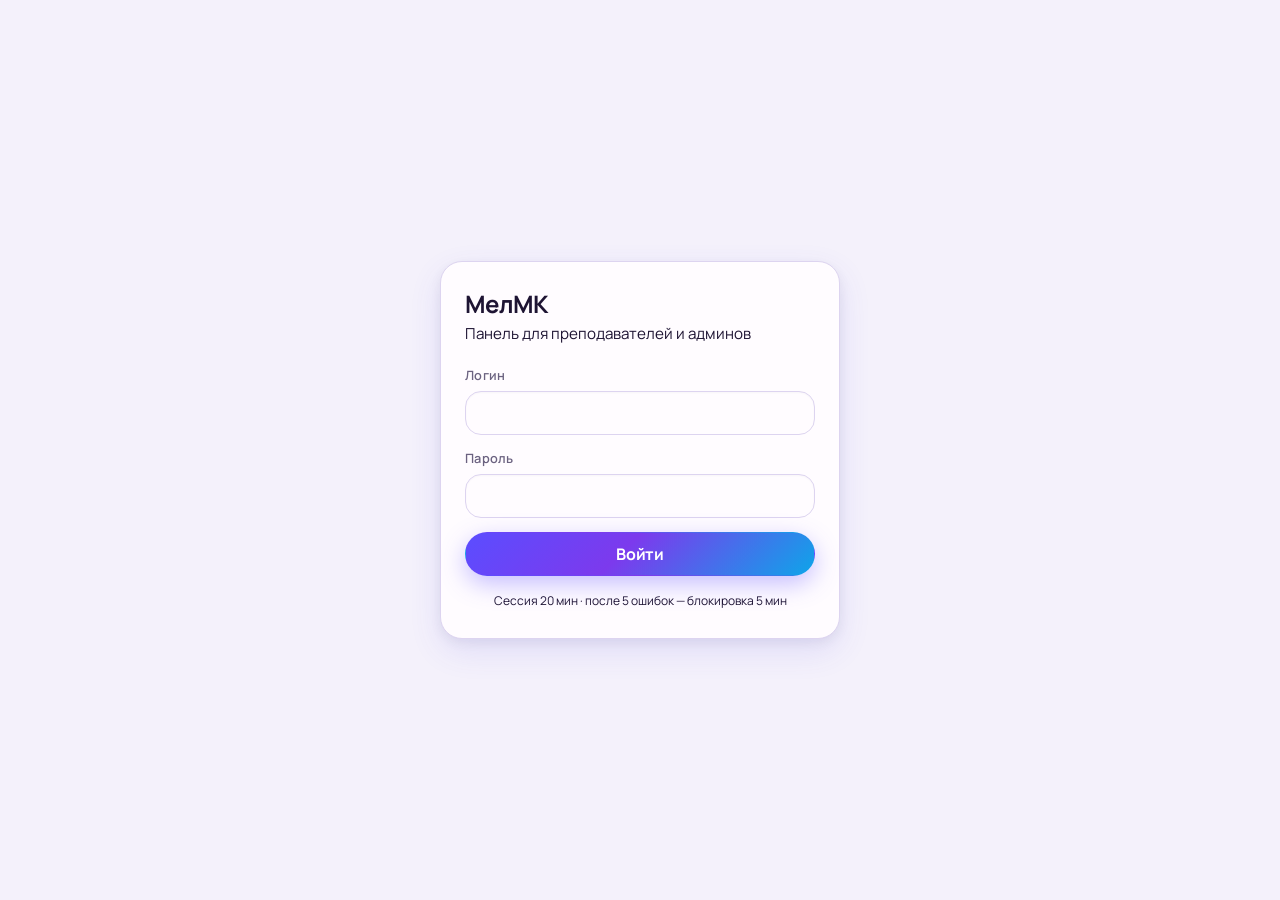
==== frontend/admin/index.html @ a088d48a "fix(admin): поле пары — поиск + нормальный чекбокс отмены Чекбокс больше не выглядит как пустой inpu" ====
<!DOCTYPE html>
<html lang="ru" data-theme="teal" data-mode="light">
<head>
  <meta charset="UTF-8" />
  <script>
  (function () {
    try {
      var mode = localStorage.getItem('mk_mode') || 'system';
      var theme = localStorage.getItem('mk_theme') || 'teal';
      var dark = mode === 'dark' ||
        (mode === 'system' && window.matchMedia('(prefers-color-scheme: dark)').matches);
      var r = document.documentElement;
      r.setAttribute('data-mode', dark ? 'dark' : 'light');
      r.setAttribute('data-theme', theme);
      r.style.colorScheme = dark ? 'dark' : 'light';
    } catch (e) {}
  })();
  </script>
  <meta name="viewport" content="width=device-width, initial-scale=1, viewport-fit=cover" />
  <meta name="robots" content="noindex, nofollow" />
  <meta name="theme-color" content="#0d9488" />
  <meta name="color-scheme" content="light dark" />
  <meta name="description" content="Панель администратора МелМК" />
  <link rel="icon" href="../icons/icon.svg" type="image/svg+xml" />
  <link rel="stylesheet" href="../css/variables.css?v=12" />
  <link rel="stylesheet" href="../css/themes.css?v=12" />
  <link rel="stylesheet" href="../css/base.css?v=12" />
  <link rel="stylesheet" href="../css/layout.css?v=12" />
  <link rel="stylesheet" href="../css/week-badge-mode.css?v=12" />
  <link rel="stylesheet" href="admin.css?v=12" />
  <title>МелМК — Админ</title>
</head>
<body class="adm-body adm-state-login">
  <div id="login-screen" class="adm-login">
    <div class="adm-login__card">
      <h1 class="adm-login__title">МелМК</h1>
      <p class="adm-login__sub">Панель для преподавателей и админов</p>
      <form id="login-form" class="adm-form" autocomplete="on">
        <div class="field">
          <label for="login-user">Логин</label>
          <input id="login-user" name="username" type="text" autocomplete="username" required style="font-size:16px" />
        </div>
        <div class="field">
          <label for="login-pass">Пароль</label>
          <input id="login-pass" name="password" type="password" autocomplete="current-password" required style="font-size:16px" />
        </div>
        <p id="login-error" class="adm-login__error" role="alert" hidden></p>
        <button type="submit" class="btn btn--primary btn--block" id="login-submit">Войти</button>
      </form>
      <p class="adm-login__hint">Сессия 20 мин · после 5 ошибок — блокировка 5 мин</p>
    </div>
  </div>

  <div id="admin-app" class="adm-shell" hidden>
    <aside class="adm-sidebar no-print" aria-label="Меню администратора">
      <div class="adm-sidebar__brand">
        <span class="adm-sidebar__name">МелМК</span>
        <span class="adm-sidebar__badge">Админ</span>
      </div>
      <nav class="adm-sidebar__nav">
        <button type="button" class="adm-nav-btn is-active" data-section="home">Главная</button>
        <button type="button" class="adm-nav-btn" data-section="schedule">Расписание</button>
        <button type="button" class="adm-nav-btn" data-section="subs">Замены</button>
        <button type="button" class="adm-nav-btn" data-section="teachers">Преподаватели</button>
        <button type="button" class="adm-nav-btn" data-section="rooms">Кабинеты</button>
        <button type="button" class="adm-nav-btn" data-section="bells">Звонки</button>
        <button type="button" class="adm-nav-btn" data-section="data">Данные</button>
        <button type="button" class="adm-nav-btn" data-section="more">Ещё</button>
      </nav>
      <button type="button" class="btn btn--outline adm-sidebar__logout" id="btn-logout-sidebar">Выйти</button>
    </aside>

    <div class="adm-main-wrap">
      <header class="adm-header no-print">
        <h1 class="adm-header__title" id="adm-page-title">Главная</h1>
        <div class="adm-header__actions">
          <button type="button" class="btn btn--icon btn--ghost" id="btn-theme" aria-label="Сменить тему" title="Тема">
            <svg width="22" height="22" viewBox="0 0 24 24" fill="none" stroke="currentColor" stroke-width="2" aria-hidden="true">
              <circle cx="12" cy="12" r="4"/><path d="M12 2v2M12 20v2M4.9 4.9l1.4 1.4M17.7 17.7l1.4 1.4M2 12h2M20 12h2M4.9 19.1l1.4-1.4M17.7 6.3l1.4-1.4"/>
            </svg>
          </button>
        </div>
      </header>
      <main class="adm-main" id="adm-content" role="main" tabindex="-1"></main>
    </div>

    <nav class="adm-bottom-nav no-print" aria-label="Навигация админки">
      <button type="button" class="adm-bottom-btn is-active" data-section="schedule">
        <span class="adm-bottom-btn__icon" aria-hidden="true">📅</span>
        <span>Пары</span>
      </button>
      <button type="button" class="adm-bottom-btn" data-section="subs">
        <span class="adm-bottom-btn__icon" aria-hidden="true">⇄</span>
        <span>Замены</span>
      </button>
      <button type="button" class="adm-bottom-btn" data-section="teachers">
        <span class="adm-bottom-btn__icon" aria-hidden="true">👤</span>
        <span>Преп.</span>
      </button>
      <button type="button" class="adm-bottom-btn" data-section="rooms">
        <span class="adm-bottom-btn__icon" aria-hidden="true">🚪</span>
        <span>Каб.</span>
      </button>
      <button type="button" class="adm-bottom-btn" data-section="more">
        <span class="adm-bottom-btn__icon" aria-hidden="true">⋯</span>
        <span>Ещё</span>
      </button>
    </nav>
  </div>

  <div id="toast-root" class="toast-root" aria-live="polite"></div>
  <script type="module" src="admin-app.js?v=12"></script>
</body>
</html>
---- frontend/css/variables.css ----
/* =========================================================
   МелМК — дизайн-токены (имена переменных сохранены)
   ========================================================= */

/* Manrope — латиница + кириллица (локально) */
@font-face {
  font-family: "Manrope";
  src: url("../fonts/manrope-cyr-400.woff2") format("woff2");
  font-weight: 400;
  font-style: normal;
  font-display: swap;
  unicode-range: U+0301, U+0400-045F, U+0490-0491, U+04B0-04B1, U+2116;
}
@font-face {
  font-family: "Manrope";
  src: url("../fonts/manrope-latin-400.woff2") format("woff2");
  font-weight: 400;
  font-style: normal;
  font-display: swap;
  unicode-range: U+0000-00FF, U+0131, U+0152-0153, U+02BB-02BC, U+02C6, U+02DA, U+02DC, U+0304, U+0308, U+0329, U+2000-206F, U+20AC, U+2122, U+2191, U+2193, U+2212, U+2215, U+FEFF, U+FFFD;
}
@font-face {
  font-family: "Manrope";
  src: url("../fonts/manrope-cyr-600.woff2") format("woff2");
  font-weight: 600;
  font-style: normal;
  font-display: swap;
  unicode-range: U+0301, U+0400-045F, U+0490-0491, U+04B0-04B1, U+2116;
}
@font-face {
  font-family: "Manrope";
  src: url("../fonts/manrope-latin-600.woff2") format("woff2");
  font-weight: 600;
  font-style: normal;
  font-display: swap;
  unicode-range: U+0000-00FF, U+0131, U+0152-0153, U+02BB-02BC, U+02C6, U+02DA, U+02DC, U+0304, U+0308, U+0329, U+2000-206F, U+20AC, U+2122, U+2191, U+2193, U+2212, U+2215, U+FEFF, U+FFFD;
}
@font-face {
  font-family: "Manrope";
  src: url("../fonts/manrope-cyr-700.woff2") format("woff2");
  font-weight: 700;
  font-style: normal;
  font-display: swap;
  unicode-range: U+0301, U+0400-045F, U+0490-0491, U+04B0-04B1, U+2116;
}
@font-face {
  font-family: "Manrope";
  src: url("../fonts/manrope-latin-700.woff2") format("woff2");
  font-weight: 700;
  font-style: normal;
  font-display: swap;
  unicode-range: U+0000-00FF, U+0131, U+0152-0153, U+02BB-02BC, U+02C6, U+02DA, U+02DC, U+0304, U+0308, U+0329, U+2000-206F, U+20AC, U+2122, U+2191, U+2193, U+2212, U+2215, U+FEFF, U+FFFD;
}
@font-face {
  font-family: "Manrope";
  src: url("../fonts/manrope-cyr-800.woff2") format("woff2");
  font-weight: 800;
  font-style: normal;
  font-display: swap;
  unicode-range: U+0301, U+0400-045F, U+0490-0491, U+04B0-04B1, U+2116;
}
@font-face {
  font-family: "Manrope";
  src: url("../fonts/manrope-latin-800.woff2") format("woff2");
  font-weight: 800;
  font-style: normal;
  font-display: swap;
  unicode-range: U+0000-00FF, U+0131, U+0152-0153, U+02BB-02BC, U+02C6, U+02DA, U+02DC, U+0304, U+0308, U+0329, U+2000-206F, U+20AC, U+2122, U+2191, U+2193, U+2212, U+2215, U+FEFF, U+FFFD;
}

@font-face {
  font-family: "Plus Jakarta Sans";
  src: url("../fonts/plus-jakarta-sans-400.woff2") format("woff2");
  font-weight: 400;
  font-style: normal;
  font-display: swap;
}
@font-face {
  font-family: "Plus Jakarta Sans";
  src: url("../fonts/plus-jakarta-sans-700.woff2") format("woff2");
  font-weight: 700;
  font-style: normal;
  font-display: swap;
}
@font-face {
  font-family: "JetBrains Mono";
  src: url("../fonts/jetbrains-mono-600.woff2") format("woff2");
  font-weight: 600;
  font-style: normal;
  font-display: swap;
}
@font-face {
  font-family: "JetBrains Mono";
  src: url("../fonts/jetbrains-mono-700.woff2") format("woff2");
  font-weight: 700;
  font-style: normal;
  font-display: swap;
}

:root {
  --font-display: "Manrope", "Plus Jakarta Sans", system-ui, -apple-system, "Segoe UI", Roboto, sans-serif;
  --font-body: "Manrope", "Plus Jakarta Sans", system-ui, -apple-system, "Segoe UI", Roboto, sans-serif;
  --font-mono: "JetBrains Mono", ui-monospace, monospace;

  --radius-sm: 12px;
  --radius-md: 16px;
  --radius-lg: 22px;
  --touch: 44px;
  --header-h: 64px;
  --nav-h: 68px;
  --page-pad: 16px;
  --safe-top: env(safe-area-inset-top, 0px);
  --safe-bottom: env(safe-area-inset-bottom, 0px);
  --safe-left: env(safe-area-inset-left, 0px);
  --safe-right: env(safe-area-inset-right, 0px);
  --z-header: 50;
  --z-nav: 60;
  --z-sheet: 100;
  --z-toast: 200;

  --space-1: 4px;
  --space-2: 8px;
  --space-3: 12px;
  --space-4: 16px;
  --space-5: 24px;
  --space-6: 32px;

  --shadow-sm: 0 2px 8px rgb(79 70 229 / 6%), 0 1px 2px rgb(15 23 42 / 4%);
  --shadow-md: 0 12px 32px rgb(79 70 229 / 12%), 0 4px 12px rgb(15 23 42 / 6%);
  --shadow-glow: 0 0 0 4px rgb(99 102 241 / 18%), 0 8px 28px rgb(14 165 233 / 20%);
  --transition: 220ms cubic-bezier(0.22, 1, 0.36, 1);

  --bg: #f4f1fb;
  --bg-elev: #fffcff;
  --bg-muted: #ebe6f7;
  --text: #1e1433;
  --text-muted: #6b6280;
  --border: #ddd4f0;
  --accent: #5b4dff;
  --accent-hover: #4739e8;
  --accent-soft: #e8e4ff;
  --accent-2: #0ea5e9;
  --accent-3: #ec4899;
  --danger: #e11d48;
  --warn: #d97706;
  --success: #059669;
  --now: #5b4dff;
  --next: #0ea5e9;
  --changed: #fff1f7;
  --type-lecture: #5b4dff;
  --type-practice: #0ea5e9;
  --type-lab: #d97706;
  --type-exam: #e11d48;
  --type-consult: #a855f7;
  --type-other: #6b6280;
  --overlay: rgb(30 20 51 / 48%);
  --focus: #5b4dff;
  --glass: rgb(255 252 255 / 72%);
  --glass-border: rgb(255 255 255 / 55%);
  --hero-grad: linear-gradient(135deg, #5b4dff 0%, #7c3aed 45%, #0ea5e9 100%);
  --surface-grad: linear-gradient(180deg, #fffcff 0%, #f7f4ff 100%);
  --theme-color: #5b4dff;
}

/* Режим светлый/тёмный — атрибут data-mode (шаг 3). data-theme = палитра. */
[data-mode="dark"] {
  --bg: #0b1020;
  --bg-elev: #151b2e;
  --bg-muted: #1e2640;
  --text: #eef1ff;
  --text-muted: #9aa3c7;
  --border: #2a3352;
  --accent: #8b7cff;
  --accent-hover: #a59bff;
  --accent-soft: #23204a;
  --accent-2: #38bdf8;
  --accent-3: #f472b6;
  --danger: #fb7185;
  --warn: #fbbf24;
  --success: #34d399;
  --now: #8b7cff;
  --next: #38bdf8;
  --changed: #3a1f33;
  --type-lecture: #a5b4fc;
  --type-practice: #38bdf8;
  --type-lab: #fbbf24;
  --type-exam: #fb7185;
  --type-consult: #d8b4fe;
  --type-other: #9aa3c7;
  --overlay: rgb(4 8 20 / 62%);
  --focus: #8b7cff;
  --glass: rgb(21 27 46 / 72%);
  --glass-border: rgb(255 255 255 / 8%);
  --hero-grad: linear-gradient(135deg, #4338ca 0%, #6d28d9 50%, #0284c7 100%);
  --surface-grad: linear-gradient(180deg, #151b2e 0%, #111827 100%);
  --theme-color: #4338ca;
  --shadow-sm: 0 2px 10px rgb(0 0 0 / 35%);
  --shadow-md: 0 16px 40px rgb(0 0 0 / 45%);
  --shadow-glow: 0 0 0 4px rgb(139 124 255 / 22%), 0 10px 32px rgb(56 189 248 / 18%);
}
---- frontend/css/themes.css ----
/* Палитры оформления: data-theme + data-mode. Префикс --mk-theme-* (бейдж недели не затрагивается). */

:root,
[data-theme="teal"] {
  --mk-theme-accent: #0d9488;
  --mk-theme-accent-2: #0891b2;
  --mk-theme-on-accent: #ffffff;
  --mk-theme-surface: #f0fdfa;
  --mk-theme-border: #99f6e4;
}

[data-theme="violet"] {
  --mk-theme-accent: #7c3aed;
  --mk-theme-accent-2: #4f46e5;
  --mk-theme-on-accent: #ffffff;
  --mk-theme-surface: #f5f3ff;
  --mk-theme-border: #ddd6fe;
}

[data-theme="blue"] {
  --mk-theme-accent: #2563eb;
  --mk-theme-accent-2: #0ea5e9;
  --mk-theme-on-accent: #ffffff;
  --mk-theme-surface: #eff6ff;
  --mk-theme-border: #bfdbfe;
}

[data-theme="emerald"] {
  --mk-theme-accent: #059669;
  --mk-theme-accent-2: #10b981;
  --mk-theme-on-accent: #ffffff;
  --mk-theme-surface: #ecfdf5;
  --mk-theme-border: #a7f3d0;
}

[data-theme="rose"] {
  --mk-theme-accent: #e11d48;
  --mk-theme-accent-2: #db2777;
  --mk-theme-on-accent: #ffffff;
  --mk-theme-surface: #fff1f2;
  --mk-theme-border: #fecdd3;
}

[data-theme="graphite"] {
  --mk-theme-accent: #475569;
  --mk-theme-accent-2: #64748b;
  --mk-theme-on-accent: #ffffff;
  --mk-theme-surface: #f8fafc;
  --mk-theme-border: #cbd5e1;
}

/* Привязка к существующим токенам UI */
html {
  --accent: var(--mk-theme-accent);
  --accent-hover: color-mix(in srgb, var(--mk-theme-accent) 85%, #000);
  --accent-soft: color-mix(in srgb, var(--mk-theme-accent) 14%, var(--bg));
  --accent-2: var(--mk-theme-accent-2);
  --focus: var(--mk-theme-accent);
  --now: var(--mk-theme-accent);
  --next: var(--mk-theme-accent-2);
  --hero-grad: linear-gradient(135deg, var(--mk-theme-accent) 0%, var(--mk-theme-accent-2) 100%);
  --theme-color: var(--mk-theme-accent);
}

[data-mode="dark"][data-theme="teal"] {
  --mk-theme-accent: #2dd4bf;
  --mk-theme-accent-2: #22d3ee;
  --mk-theme-surface: #042f2e;
  --mk-theme-border: #115e59;
}

[data-mode="dark"][data-theme="violet"] {
  --mk-theme-accent: #a78bfa;
  --mk-theme-accent-2: #818cf8;
  --mk-theme-surface: #1e1b4b;
  --mk-theme-border: #4c1d95;
}

[data-mode="dark"][data-theme="blue"] {
  --mk-theme-accent: #60a5fa;
  --mk-theme-accent-2: #38bdf8;
  --mk-theme-surface: #0c1929;
  --mk-theme-border: #1e3a5f;
}

[data-mode="dark"][data-theme="emerald"] {
  --mk-theme-accent: #34d399;
  --mk-theme-accent-2: #6ee7b7;
  --mk-theme-surface: #052e1c;
  --mk-theme-border: #065f46;
}

[data-mode="dark"][data-theme="rose"] {
  --mk-theme-accent: #fb7185;
  --mk-theme-accent-2: #f472b6;
  --mk-theme-surface: #3f0a16;
  --mk-theme-border: #9f1239;
}

[data-mode="dark"][data-theme="graphite"] {
  --mk-theme-accent: #94a3b8;
  --mk-theme-accent-2: #cbd5e1;
  --mk-theme-surface: #0f172a;
  --mk-theme-border: #334155;
}

html.mk-theme-ready,
html.mk-theme-ready * {
  transition: background-color 160ms ease, color 160ms ease, border-color 160ms ease, box-shadow 160ms ease;
}

@media (prefers-reduced-motion: reduce) {
  html.mk-theme-ready,
  html.mk-theme-ready * {
    transition: none !important;
  }
}
---- frontend/css/base.css ----
/* МелМК — base: типографика, кнопки, формы, тосты */
*,
*::before,
*::after {
  box-sizing: border-box;
}

html {
  -webkit-text-size-adjust: 100%;
  text-size-adjust: 100%;
  overflow-x: clip;
  scroll-padding-top: calc(var(--header-h) + var(--safe-top) + 8px);
}

body {
  margin: 0;
  min-height: 100dvh;
  font-family: var(--font-body);
  font-size: clamp(15px, 2.6vw, 16px);
  line-height: 1.5;
  color: var(--text);
  background:
    radial-gradient(900px 520px at 8% -8%, color-mix(in srgb, var(--accent) 18%, transparent), transparent 55%),
    radial-gradient(700px 420px at 100% 0%, color-mix(in srgb, var(--accent-2) 16%, transparent), transparent 50%),
    radial-gradient(600px 380px at 70% 100%, color-mix(in srgb, var(--accent-3) 10%, transparent), transparent 45%),
    var(--bg);
  overflow-x: hidden;
  -webkit-font-smoothing: antialiased;
}

img, svg, video {
  display: block;
  max-width: 100%;
  height: auto;
}

.mm-text,
.now-widget__title,
.lesson-card__title,
.brand__sub {
  min-width: 0;
  overflow-wrap: break-word;
  hyphens: auto;
}

button, input, select, textarea {
  font: inherit;
  color: inherit;
}

button {
  cursor: pointer;
  border: none;
  background: none;
  padding: 0;
  position: relative;
  overflow: hidden;
}

a {
  color: var(--accent);
}

:focus-visible {
  outline: 2px solid var(--focus);
  outline-offset: 3px;
  border-radius: 10px;
}

.sr-only {
  position: absolute;
  width: 1px;
  height: 1px;
  padding: 0;
  margin: -1px;
  overflow: hidden;
  clip: rect(0, 0, 0, 0);
  border: 0;
}

h1, h2, h3 {
  font-family: var(--font-display);
  font-weight: 800;
  line-height: 1.2;
  margin: 0;
  letter-spacing: -0.03em;
  text-wrap: balance;
}

p {
  margin: 0;
}

/* Кнопки ≥44px */
.btn {
  display: inline-flex;
  align-items: center;
  justify-content: center;
  gap: var(--space-2);
  min-height: var(--touch);
  min-width: var(--touch);
  padding: 0 var(--space-4);
  border-radius: 999px;
  font-weight: 700;
  letter-spacing: -0.01em;
  transition:
    background var(--transition),
    color var(--transition),
    transform 140ms ease,
    box-shadow var(--transition),
    border-color var(--transition);
  -webkit-tap-highlight-color: transparent;
  box-shadow: var(--shadow-sm);
}

.btn:hover {
  transform: translateY(-1px);
}

.btn:active {
  transform: translateY(0) scale(0.98);
}

.btn:disabled {
  opacity: 0.5;
  pointer-events: none;
  transform: none;
}

.btn--primary {
  background: var(--hero-grad);
  color: #fff;
  border: 1px solid transparent;
  box-shadow: 0 8px 24px color-mix(in srgb, var(--accent) 35%, transparent);
}

.btn--primary:hover {
  background: var(--accent-hover);
  filter: brightness(1.05);
}

.btn--ghost {
  background: color-mix(in srgb, var(--bg-muted) 80%, transparent);
  color: var(--text);
  border: 1px solid var(--border);
  box-shadow: none;
}

.btn--ghost:hover {
  background: var(--accent-soft);
  border-color: color-mix(in srgb, var(--accent) 30%, var(--border));
}

.btn--outline {
  border: 1.5px solid var(--border);
  background: var(--bg-elev);
  box-shadow: none;
}

.btn--outline:hover {
  border-color: var(--accent);
  color: var(--accent);
}

.btn--icon {
  width: var(--touch);
  padding: 0;
  border-radius: 16px;
}

.btn--danger {
  background: var(--danger);
  color: #fff;
}

.btn--block {
  width: 100%;
}

input:not([type="checkbox"]):not([type="radio"]):not([type="file"]):not([type="hidden"]):not([type="range"]),
select,
textarea {
  min-height: var(--touch);
  padding: 0 var(--space-4);
  border: 1.5px solid var(--border);
  border-radius: var(--radius-md);
  background: var(--bg-elev);
  color: var(--text);
  font-size: 16px;
  width: 100%;
  box-shadow: inset 0 1px 2px rgb(15 23 42 / 3%);
  transition: border-color var(--transition), box-shadow var(--transition);
  appearance: none;
  -webkit-appearance: none;
}

input[type="checkbox"],
input[type="radio"] {
  width: 20px;
  height: 20px;
  min-width: 20px;
  min-height: 20px;
  margin: 0;
  padding: 0;
  flex-shrink: 0;
  accent-color: var(--accent);
  cursor: pointer;
  appearance: auto;
  -webkit-appearance: auto;
}

select {
  background-image: url("data:image/svg+xml,%3Csvg xmlns='http://www.w3.org/2000/svg' width='16' height='16' viewBox='0 0 24 24' fill='none' stroke='%236b6280' stroke-width='2'%3E%3Cpolyline points='6 9 12 15 18 9'/%3E%3C/svg%3E");
  background-repeat: no-repeat;
  background-position: right 14px center;
  padding-right: 40px;
  color: var(--text);
}

input:not([type="checkbox"]):not([type="radio"]):focus,
select:focus,
textarea:focus {
  outline: none;
  border-color: var(--accent);
  box-shadow: 0 0 0 4px color-mix(in srgb, var(--accent) 18%, transparent);
}

textarea {
  padding: var(--space-3) var(--space-4);
  min-height: 100px;
  resize: vertical;
}

label {
  display: block;
  font-size: 0.8125rem;
  font-weight: 700;
  color: var(--text-muted);
  margin-bottom: var(--space-2);
  letter-spacing: 0.02em;
}

.field {
  margin-bottom: var(--space-4);
}

/* Toast */
.toast-root {
  position: fixed;
  z-index: 1000;
  left: 50%;
  bottom: calc(var(--nav-h) + var(--safe-bottom) + 16px);
  transform: translateX(-50%);
  display: flex;
  flex-direction: column;
  gap: var(--space-2);
  width: min(92vw, 380px);
  pointer-events: none;
}

.toast {
  background: var(--glass);
  backdrop-filter: blur(16px);
  -webkit-backdrop-filter: blur(16px);
  border: 1px solid var(--glass-border);
  border-radius: var(--radius-md);
  padding: var(--space-3) var(--space-4);
  box-shadow: var(--shadow-md);
  opacity: 0;
  transform: translateY(10px) scale(0.98);
  transition: opacity 220ms ease, transform 220ms ease;
  font-size: 0.9375rem;
  font-weight: 600;
}

.toast--show {
  opacity: 1;
  transform: translateY(0) scale(1);
}

.toast--success { border-left: 4px solid var(--success); }
.toast--error { border-left: 4px solid var(--danger); }
.toast--warn { border-left: 4px solid var(--warn); }
.toast--info { border-left: 4px solid var(--accent); }

@media print {
  .app-header,
  .bottom-nav,
  .no-print,
  .toast-root,
  .install-banner,
  .update-banner,
  .mm-blobs,
  .mm-nav-pill {
    display: none !important;
  }
  body {
    background: #fff;
    color: #000;
  }
  .main {
    padding: 0 !important;
    margin: 0 !important;
  }
}

@media (prefers-reduced-motion: reduce) {
  html { scroll-behavior: auto; }
}
---- frontend/css/layout.css ----
/* МелМК — layout: шапка, hero, навбар, тулбар */
.app {
  display: flex;
  flex-direction: column;
  min-height: 100dvh;
  width: 100%;
  max-width: 1120px;
  margin-inline: auto;
  padding-inline: var(--page-pad);
  position: relative;
}

.app-header {
  position: sticky;
  top: 0;
  z-index: var(--z-header);
  display: flex;
  align-items: center;
  gap: 8px;
  min-height: var(--header-h);
  margin-inline: calc(-1 * var(--page-pad));
  padding: calc(var(--safe-top) + 10px) calc(var(--page-pad) + var(--safe-right)) 10px calc(var(--page-pad) + var(--safe-left));
  background: color-mix(in srgb, var(--bg) 92%, transparent);
  backdrop-filter: blur(16px) saturate(1.2);
  -webkit-backdrop-filter: blur(16px) saturate(1.2);
  border-bottom: 1px solid var(--border);
  box-shadow: 0 8px 28px rgb(79 70 229 / 6%);
}

/* fallback без backdrop-filter */
@supports not ((backdrop-filter: blur(1px)) or (-webkit-backdrop-filter: blur(1px))) {
  .app-header,
  .bottom-nav,
  .modal,
  .toast {
    background: var(--bg-elev);
  }
}

.brand {
  display: flex;
  flex-direction: column;
  gap: 2px;
  flex: 1;
  min-width: 0;
  position: relative;
  z-index: 1;
}

.brand__name {
  font-size: clamp(1.15rem, 4vw, 1.35rem);
  font-weight: 800;
  letter-spacing: -0.04em;
  background: var(--hero-grad);
  -webkit-background-clip: text;
  background-clip: text;
  color: transparent;
}

.brand__sub {
  font-size: 0.75rem;
  font-weight: 600;
  color: var(--text-muted);
  white-space: nowrap;
  overflow: hidden;
  text-overflow: ellipsis;
}

.header-actions {
  display: flex;
  gap: 8px;
  flex: none;
  flex-shrink: 0;
  position: relative;
  z-index: 1;
}

.header-actions .btn--icon {
  width: 44px;
  height: 44px;
  min-width: 44px;
  min-height: 44px;
  flex: none;
}

@media (max-width: 360px) {
  .header-actions .btn--icon {
    width: 40px;
    height: 40px;
    min-width: 40px;
    min-height: 40px;
  }
}

.main {
  flex: 1;
  padding: var(--space-3) 0;
  padding-bottom: calc(var(--nav-h) + var(--safe-bottom) + 28px);
  overflow-anchor: none;
}

/* Нижняя навигация — glass + safe-area */
.bottom-nav {
  position: fixed;
  left: max(12px, var(--safe-left));
  right: max(12px, var(--safe-right));
  bottom: calc(8px + var(--safe-bottom));
  z-index: var(--z-nav);
  display: grid;
  grid-template-columns: repeat(3, 1fr);
  gap: 0;
  width: auto;
  max-width: 520px;
  margin-inline: auto;
  min-height: var(--nav-h);
  height: var(--nav-h);
  padding: 6px;
  background: color-mix(in srgb, var(--bg-elev) 92%, transparent);
  backdrop-filter: blur(16px) saturate(1.25);
  -webkit-backdrop-filter: blur(16px) saturate(1.25);
  border: 1px solid var(--border);
  border-radius: 28px;
  box-shadow: var(--shadow-md);
}

.nav-item {
  display: flex;
  flex-direction: column;
  align-items: center;
  justify-content: center;
  gap: 3px;
  min-height: calc(var(--nav-h) - 12px);
  font-size: 0.625rem;
  font-weight: 700;
  color: var(--text-muted);
  transition: color var(--transition), transform 140ms ease;
  border-radius: 20px;
  position: relative;
  z-index: 1;
}

.nav-item svg {
  width: 22px;
  height: 22px;
  transition: transform var(--transition);
}

.nav-item[aria-current="page"],
.nav-item.is-active {
  color: var(--accent);
}

.nav-item[aria-current="page"] svg,
.nav-item.is-active svg {
  transform: translateY(-1px) scale(1.06);
}

.nav-item:active {
  transform: scale(0.96);
}

.nav-item:hover {
  color: var(--text);
}

/* Баннеры */
.update-banner,
.install-banner,
.demo-banner {
  display: flex;
  align-items: center;
  gap: var(--space-3);
  flex-wrap: wrap;
  padding: var(--space-3) var(--space-4);
  margin-bottom: var(--space-3);
  border-radius: var(--radius-lg);
  background: linear-gradient(135deg, var(--accent-soft), color-mix(in srgb, var(--accent-2) 12%, var(--bg-elev)));
  border: 1px solid color-mix(in srgb, var(--accent) 25%, var(--border));
  box-shadow: var(--shadow-sm);
}

.update-banner {
  background: linear-gradient(135deg, var(--changed), color-mix(in srgb, var(--accent-3) 12%, var(--bg-elev)));
}

.banner__text {
  flex: 1;
  min-width: 140px;
  font-size: 0.9375rem;
  font-weight: 600;
}

/* Старый тулбар с выбором недели — скрыт (логика удалена) */
.toolbar {
  display: none !important;
}

.toolbar .select-group {
  flex: 1;
  min-width: 120px;
}

.day-switcher {
  display: flex;
  gap: var(--space-2);
  overflow-x: auto;
  overflow-y: hidden;
  -webkit-overflow-scrolling: touch;
  scrollbar-width: none;
  margin-bottom: var(--space-3);
  padding: 4px 2px 8px;
  overscroll-behavior-x: contain;
}

.day-switcher::-webkit-scrollbar {
  display: none;
}

.day-chip {
  flex: 0 0 auto;
  min-height: var(--touch);
  min-width: 52px;
  padding: 0 var(--space-4);
  border-radius: 999px;
  background: var(--bg-elev);
  border: 1.5px solid var(--border);
  font-weight: 700;
  font-size: 0.875rem;
  transition: transform 140ms ease, background var(--transition), color var(--transition), box-shadow var(--transition);
  box-shadow: var(--shadow-sm);
}

.day-chip:active {
  transform: scale(0.96);
}

.day-chip.is-active {
  background: var(--accent-soft);
  border-color: var(--accent);
  color: var(--accent);
  box-shadow: none;
  transform: none;
}

.day-chip.is-today:not(.is-active) {
  border-color: var(--accent);
  color: var(--accent);
  background: var(--accent-soft);
}

.view-toggle {
  display: inline-flex;
  background: var(--bg-muted);
  border-radius: 999px;
  padding: 4px;
  border: 1px solid var(--border);
}

.view-toggle__btn {
  min-height: calc(var(--touch) - 8px);
  padding: 0 var(--space-4);
  border-radius: 999px;
  font-weight: 700;
  font-size: 0.8125rem;
  color: var(--text-muted);
  transition: background var(--transition), color var(--transition), box-shadow var(--transition);
}

.view-toggle__btn.is-active {
  background: var(--bg-elev);
  color: var(--text);
  box-shadow: var(--shadow-sm);
}

@media (min-width: 768px) {
  .app-header {
    padding-inline: var(--space-5);
    margin: 12px 0 0;
    border-radius: var(--radius-lg);
    border: 1px solid var(--border);
  }
  .main {
    padding: var(--space-5) 0;
    padding-bottom: var(--space-6);
  }
}

@media (min-width: 1024px) {
  .bottom-nav {
    display: none;
  }
  .main {
    padding-bottom: var(--space-6);
  }
  .app-header .brand__sub::after {
    /* место под десктоп-навигацию через JS-класс */
  }
}

@media (min-width: 768px) and (max-width: 1023px) {
  .bottom-nav {
    max-width: 560px;
    left: 50%;
    right: auto;
    width: min(560px, calc(100% - 32px));
    transform: translateX(-50%);
    bottom: calc(14px + var(--safe-bottom));
  }
}

@media (max-width: 360px) {
  .nav-item span {
    font-size: 0.55rem;
  }
  .brand__name {
    font-size: 1.05rem;
  }
}

/* PWA standalone */
@media (display-mode: standalone) {
  .bottom-nav {
    bottom: calc(8px + var(--safe-bottom));
  }
}

@media (orientation: landscape) and (max-height: 500px) {
  .app-header {
    min-height: 48px;
    padding-block: 6px;
  }
  .bottom-nav {
    min-height: 56px;
    border-radius: 20px;
  }
  .nav-item {
    min-height: 48px;
    font-size: 0.55rem;
  }
}
---- frontend/css/week-badge-mode.css ----
/* Совместимость бейджа недели с data-mode (замороженный блок в melmk-ui.css не меняем).
   Старые селекторы [data-theme="dark"] .week-badge остаются как есть. */

[data-mode="dark"] .week-badge--green {
  background: #1a3a28;
  color: #6dcf8a;
}

[data-mode="dark"] .week-badge--red {
  background: #3a2020;
  color: #e8746a;
}
---- frontend/admin/admin.css ----
/**
 * Стили панели администратора МелМК (деловой UI, мобильные карточки, мастер)
 */

/* Токены админки = реальные переменные темы (не белый текст на белых карточках) */
.adm-body {
  --adm-bg: var(--bg);
  --adm-surface: var(--bg-elev);
  --adm-surface-2: var(--bg-muted);
  --adm-text: var(--text);
  --adm-muted: var(--text-muted);
  --adm-border: var(--border);
  min-height: 100dvh;
  background: var(--adm-bg);
  color: var(--adm-text);
}

.adm-body h1,
.adm-body h2,
.adm-body h3,
.adm-body p,
.adm-body label,
.adm-body .adm-header__title,
.adm-body .adm-sidebar__name,
.adm-body .adm-section__title,
.adm-body .adm-card__title {
  color: var(--adm-text);
}

/* Состояния: только один экран (не оба друг под другом) */
body.adm-state-login .adm-shell,
body.adm-state-app .adm-login,
.adm-login[hidden],
.adm-shell[hidden] {
  display: none !important;
}

body.adm-state-login .adm-login {
  display: flex !important;
}

body.adm-state-app .adm-shell {
  display: grid !important;
}

/* —— Вход —— */
.adm-login {
  min-height: 100dvh;
  display: flex;
  align-items: center;
  justify-content: center;
  padding: 24px 16px;
  background: var(--adm-bg);
  color: var(--adm-text);
}

.adm-login__card {
  width: 100%;
  max-width: 400px;
  background: var(--adm-surface);
  color: var(--adm-text);
  border-radius: var(--radius-lg, 16px);
  padding: 28px 24px;
  box-shadow: var(--shadow-md, 0 8px 32px rgba(0, 0, 0, 0.08));
  border: 1px solid var(--adm-border);
}

.adm-login__title {
  margin: 0 0 4px;
  font-size: 1.5rem;
  font-weight: 700;
  color: var(--adm-text);
}

.adm-login__sub {
  margin: 0 0 20px;
  color: var(--adm-muted);
  font-size: 0.95rem;
}

.adm-login__error {
  color: var(--danger, #dc2626);
  font-size: 0.875rem;
  margin: 0 0 12px;
}

.adm-login__hint {
  margin: 16px 0 0;
  font-size: 0.75rem;
  color: var(--adm-muted);
  text-align: center;
}

.adm-form .field {
  margin-bottom: 14px;
}

.adm-form label {
  display: block;
  font-size: 0.8rem;
  font-weight: 600;
  margin-bottom: 6px;
  color: var(--adm-muted);
}

.adm-form input:not([type="checkbox"]):not([type="radio"]):not([type="file"]),
.adm-form select,
.adm-form textarea {
  width: 100%;
  box-sizing: border-box;
  padding: 10px 12px;
  border-radius: var(--radius-md, 10px);
  border: 1px solid var(--adm-border);
  background: var(--adm-surface-2);
  color: var(--adm-text);
  font: inherit;
}

.adm-form input:not([type="checkbox"]):not([type="radio"]):focus,
.adm-form select:focus,
.adm-form textarea:focus {
  outline: 2px solid var(--accent, #5b4dff);
  outline-offset: 1px;
}

/* —— Оболочка —— */
.adm-shell {
  display: grid;
  grid-template-columns: 240px 1fr;
  min-height: 100dvh;
}

.adm-sidebar {
  background: var(--adm-surface);
  border-right: 1px solid var(--adm-border);
  padding: 20px 12px;
  display: flex;
  flex-direction: column;
  gap: 8px;
  position: sticky;
  top: 0;
  height: 100dvh;
}

.adm-sidebar__brand {
  padding: 8px 12px 16px;
  display: flex;
  flex-direction: column;
  gap: 4px;
}

.adm-sidebar__name {
  font-weight: 700;
  font-size: 1.1rem;
}

.adm-sidebar__badge {
  font-size: 0.7rem;
  text-transform: uppercase;
  letter-spacing: 0.06em;
  color: var(--accent, #5b4dff);
  font-weight: 600;
}

.adm-sidebar__nav {
  flex: 1;
  display: flex;
  flex-direction: column;
  gap: 4px;
}

.adm-nav-btn {
  text-align: left;
  padding: 10px 14px;
  border: none;
  border-radius: var(--radius-md, 10px);
  background: transparent;
  color: inherit;
  font: inherit;
  cursor: pointer;
  transition: background 0.15s;
}

.adm-nav-btn:hover {
  background: var(--adm-surface-2);
}

.adm-nav-btn.is-active {
  background: var(--accent-soft, rgba(91, 77, 255, 0.12));
  color: var(--accent, #5b4dff);
  font-weight: 600;
}

.adm-sidebar__logout {
  margin-top: auto;
}

.adm-main-wrap {
  display: flex;
  flex-direction: column;
  min-width: 0;
  padding-bottom: calc(72px + env(safe-area-inset-bottom, 0));
}

.adm-header {
  display: flex;
  align-items: center;
  justify-content: space-between;
  padding: 16px 20px;
  border-bottom: 1px solid var(--adm-border);
  background: var(--adm-surface);
  position: sticky;
  top: 0;
  z-index: 10;
}

.adm-header__title {
  margin: 0;
  font-size: 1.25rem;
  font-weight: 700;
}

.adm-main {
  padding: 16px 20px 32px;
  flex: 1;
}

/* Нижняя навигация (моб.) */
.adm-bottom-nav {
  display: none;
  position: fixed;
  bottom: 0;
  left: 0;
  right: 0;
  background: var(--adm-surface);
  border-top: 1px solid var(--adm-border);
  padding: 6px 4px calc(6px + env(safe-area-inset-bottom, 0));
  z-index: 100;
  grid-template-columns: repeat(5, 1fr);
  gap: 2px;
}

.adm-bottom-btn {
  display: flex;
  flex-direction: column;
  align-items: center;
  gap: 2px;
  padding: 6px 4px;
  border: none;
  background: transparent;
  color: var(--adm-muted);
  font-size: 0.65rem;
  cursor: pointer;
}

.adm-bottom-btn__icon {
  font-size: 1.1rem;
  line-height: 1;
}

.adm-bottom-btn.is-active {
  color: var(--accent, #5b4dff);
  font-weight: 600;
}

@media (max-width: 767px) {
  .adm-shell {
    grid-template-columns: 1fr;
  }

  .adm-sidebar {
    display: none;
  }

  .adm-bottom-nav {
    display: grid;
  }
}

@media (min-width: 768px) {
  .adm-main-wrap {
    padding-bottom: 0;
  }
}

/* —— Карточки и секции —— */
.adm-section {
  margin-bottom: 24px;
}

.adm-section__title {
  margin: 0 0 12px;
  font-size: 1rem;
  font-weight: 700;
}

.adm-card {
  background: var(--adm-surface);
  border-radius: var(--radius-lg, 14px);
  padding: 16px;
  border: 1px solid var(--adm-border);
  box-shadow: var(--shadow-sm, 0 2px 8px rgba(0, 0, 0, 0.04));
  margin-bottom: 12px;
}

.adm-card__title {
  margin: 0 0 10px;
  font-size: 0.95rem;
  font-weight: 600;
}

.adm-grid-2 {
  display: grid;
  grid-template-columns: 1fr 1fr;
  gap: 10px;
}

@media (max-width: 480px) {
  .adm-grid-2 {
    grid-template-columns: 1fr;
  }
}

.adm-stat-row {
  display: grid;
  grid-template-columns: repeat(auto-fill, minmax(140px, 1fr));
  gap: 12px;
}

.adm-stat {
  background: var(--adm-surface);
  border-radius: var(--radius-md, 12px);
  padding: 14px;
  border: 1px solid var(--adm-border);
  text-align: center;
}

.adm-stat__value {
  font-size: 1.75rem;
  font-weight: 700;
  color: var(--accent, #5b4dff);
}

.adm-stat__label {
  font-size: 0.75rem;
  color: var(--adm-muted);
  margin-top: 4px;
}

.adm-quick-actions {
  display: grid;
  grid-template-columns: repeat(auto-fill, minmax(160px, 1fr));
  gap: 10px;
}

.adm-quick-actions .btn {
  min-height: 48px;
}

/* —— Мастер замен —— */
.adm-wizard {
  background: var(--adm-surface);
  border-radius: var(--radius-lg, 14px);
  border: 1px solid var(--adm-border);
  overflow: hidden;
  margin-bottom: 20px;
}

.adm-wizard__steps {
  display: flex;
  gap: 0;
  overflow-x: auto;
  border-bottom: 1px solid var(--adm-border);
  background: var(--adm-surface-2);
}

.adm-wizard__step {
  flex: 1;
  min-width: 72px;
  padding: 10px 8px;
  text-align: center;
  font-size: 0.7rem;
  color: var(--adm-muted);
  border: none;
  background: transparent;
  pointer-events: none;
}

.adm-wizard__step.is-done {
  color: var(--accent, #5b4dff);
}

.adm-wizard__step.is-current {
  font-weight: 700;
  color: inherit;
  box-shadow: inset 0 -2px 0 var(--accent, #5b4dff);
}

.adm-wizard__body {
  padding: 16px;
}

.adm-wizard__nav {
  display: flex;
  gap: 10px;
  padding: 0 16px 16px;
}

.adm-wizard__nav .btn {
  flex: 1;
}

.adm-preview {
  display: grid;
  grid-template-columns: 1fr auto 1fr;
  gap: 8px;
  align-items: start;
  font-size: 0.875rem;
}

.adm-preview__arrow {
  align-self: center;
  font-size: 1.25rem;
  color: var(--accent, #5b4dff);
}

.adm-preview__box {
  padding: 12px;
  border-radius: var(--radius-md, 10px);
  background: var(--adm-surface-2);
}

.adm-preview__box--new {
  background: var(--accent-soft, rgba(91, 77, 255, 0.1));
  border: 1px solid var(--accent, #5b4dff);
}

@media (max-width: 560px) {
  .adm-preview {
    grid-template-columns: 1fr;
  }

  .adm-preview__arrow {
    text-align: center;
    transform: rotate(90deg);
  }
}

/* —— Список замен —— */
.adm-list-toolbar {
  display: flex;
  flex-wrap: wrap;
  gap: 10px;
  margin-bottom: 12px;
}

.adm-list-toolbar input[type="search"] {
  flex: 1;
  min-width: 160px;
  padding: 10px 12px;
  border-radius: var(--radius-md, 10px);
  border: 1px solid var(--border, #e2e8f0);
  background: var(--adm-surface);
  font: inherit;
}

.adm-sub-item {
  padding: 12px;
  border-bottom: 1px solid var(--adm-border);
}

.adm-sub-item:last-child {
  border-bottom: none;
}

.adm-sub-item__meta {
  font-size: 0.75rem;
  color: var(--adm-muted);
  margin-bottom: 4px;
}

.adm-sub-item__actions {
  display: flex;
  gap: 8px;
  margin-top: 8px;
  flex-wrap: wrap;
}

.adm-sub-item__actions .btn {
  font-size: 0.8rem;
  padding: 6px 10px;
}

/* —— Звонки —— */
.adm-bell-slot {
  display: grid;
  grid-template-columns: 48px 1fr 1fr;
  gap: 8px;
  align-items: center;
  margin-bottom: 8px;
}

.adm-bell-slot label {
  font-size: 0.8rem;
  font-weight: 600;
}

.adm-bell-slot input[type="time"] {
  padding: 8px;
  border-radius: 8px;
  border: 1px solid var(--border, #e2e8f0);
  background: var(--adm-surface-2);
  font: inherit;
}

.adm-errors {
  color: var(--danger, #dc2626);
  font-size: 0.85rem;
  margin: 8px 0;
}

.adm-errors li {
  margin-left: 1.2em;
}

/* —— Журнал —— */
.adm-audit-item {
  font-size: 0.8rem;
  padding: 8px 0;
  border-bottom: 1px solid var(--adm-border);
}

.adm-audit-item time {
  color: var(--adm-muted);
  display: block;
  font-size: 0.72rem;
}

.adm-muted {
  color: var(--adm-muted);
  font-size: 0.85rem;
}

.adm-checkbox-row {
  display: flex;
  align-items: center;
  gap: 10px;
  margin: 12px 0 4px;
  padding: 10px 12px;
  border-radius: 12px;
  border: 1px solid var(--adm-border);
  background: var(--adm-surface-2);
  color: var(--adm-text);
}

.adm-checkbox-row input[type="checkbox"] {
  width: 20px !important;
  height: 20px !important;
  min-width: 20px !important;
  min-height: 20px !important;
  margin: 0;
  flex: none;
  accent-color: var(--accent);
  cursor: pointer;
  appearance: auto !important;
  -webkit-appearance: checkbox !important;
}

.adm-checkbox-row label {
  font-size: 0.875rem;
  color: var(--adm-text);
  cursor: pointer;
  flex: 1;
  min-width: 0;
}

.adm-toast-actions {
  display: flex;
  gap: 8px;
  margin-top: 8px;
}

.adm-toast-actions button {
  font-size: 0.8rem;
  padding: 4px 10px;
  border-radius: 6px;
  border: 1px solid rgba(255, 255, 255, 0.4);
  background: rgba(255, 255, 255, 0.15);
  color: inherit;
  cursor: pointer;
}

/* Редактор пар / справочники */
.adm-editor-controls {
  display: grid;
  grid-template-columns: 1fr 1fr;
  gap: 12px;
}
@media (max-width: 560px) {
  .adm-editor-controls { grid-template-columns: 1fr; }
}
.adm-inline-add {
  display: grid;
  grid-template-columns: 1fr auto;
  gap: 8px;
  margin: 12px 0 16px;
  align-items: center;
}
.adm-inline-add input {
  min-height: 44px;
  padding: 10px 12px;
  border-radius: 12px;
  border: 1px solid var(--adm-border);
  font-size: 16px;
  background: var(--adm-surface-2);
  color: var(--adm-text);
}
.adm-lesson-list {
  display: flex;
  flex-direction: column;
  gap: 12px;
}
.adm-lesson-card .adm-form {
  display: grid;
  grid-template-columns: 1fr 1fr;
  gap: 10px;
}
@media (max-width: 560px) {
  .adm-lesson-card .adm-form { grid-template-columns: 1fr; }
}
.adm-card__actions {
  grid-column: 1 / -1;
  display: flex;
  flex-wrap: wrap;
  gap: 8px;
  margin-top: 4px;
}
.adm-chip-edit-list {
  display: flex;
  flex-direction: column;
  gap: 8px;
}
.adm-chip-row {
  display: flex;
  align-items: center;
  justify-content: space-between;
  gap: 10px;
  min-height: 48px;
  padding: 10px 12px;
  border-radius: 14px;
  background: var(--adm-surface);
  border: 1px solid var(--adm-border);
}
.adm-chip-row__name {
  font-weight: 600;
  word-break: break-word;
}
.adm-main {
  padding-bottom: calc(80px + env(safe-area-inset-bottom, 0px));
}
.adm-bottom-nav {
  display: grid !important;
  grid-template-columns: repeat(5, 1fr);
}
@media (min-width: 900px) {
  .adm-bottom-nav { display: none !important; }
  .adm-main { padding-bottom: 24px; }
}
@media (max-width: 899px) {
  .adm-sidebar { display: none; }
}

/* Бейдж недели — те же цвета, что на публике (не менять) */
.week-badge {
  display: inline-flex;
  align-items: center;
  padding: 4px 10px;
  border-radius: 999px;
  font-size: 0.75rem;
  font-weight: 700;
}
.week-badge--green { background: #d8f0e0; color: #1e7a45; }
.week-badge--red { background: #f5e0e0; color: #a33b3b; }

.adm-week-row {
  display: flex;
  flex-wrap: wrap;
  align-items: center;
  gap: 8px;
  margin-bottom: 14px;
}
.adm-empty {
  margin: 12px 0 18px;
  padding: 16px;
  border-radius: 16px;
  border: 1px dashed var(--border, #ddd);
  background: var(--bg-muted, #f5f5f5);
}
.adm-empty__title {
  margin: 0 0 6px;
  font-weight: 800;
}
.adm-empty__text {
  margin: 0 0 12px;
  color: var(--adm-muted);
}
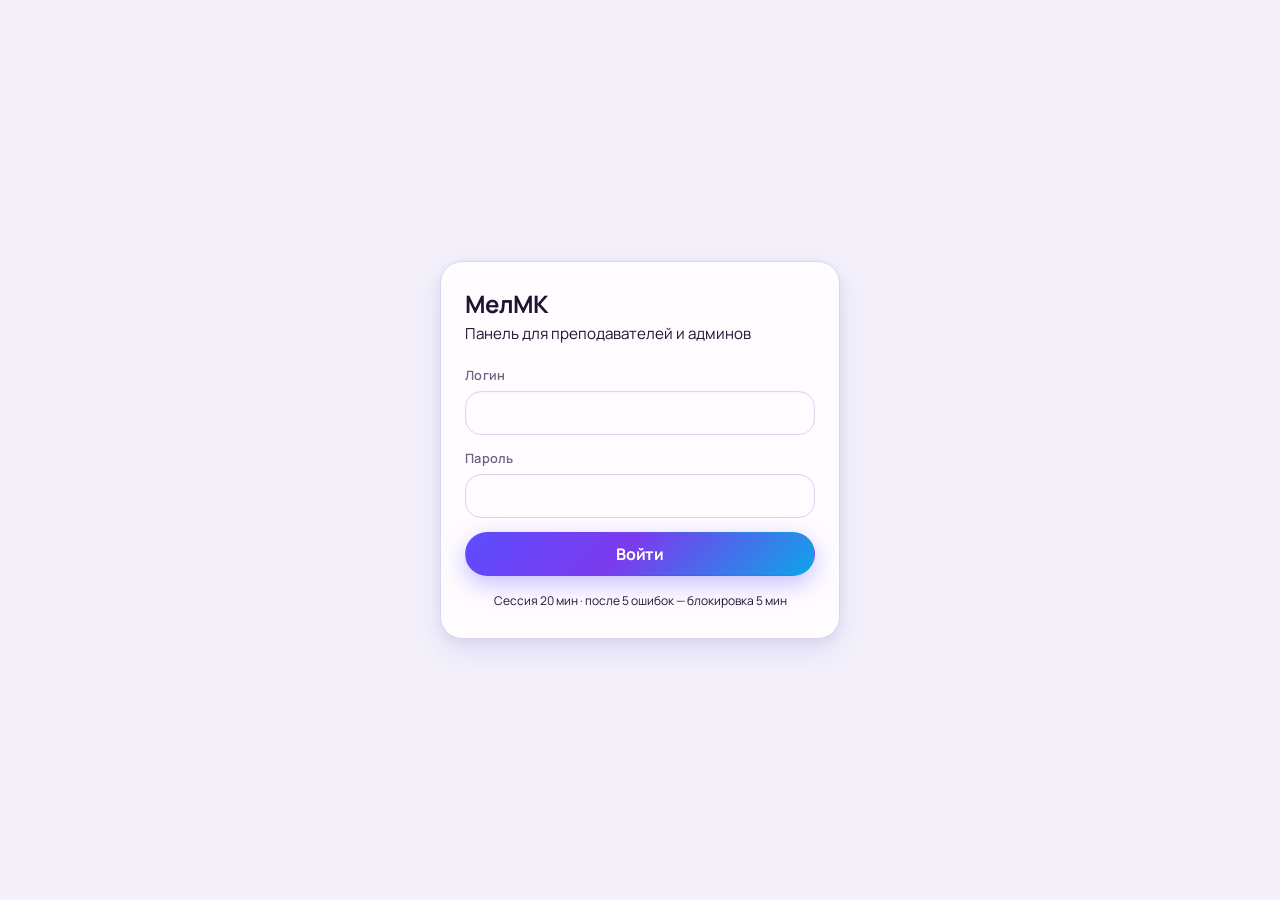
==== commit 4805dd91: "fix(admin): поле «Заменить на» для нового предмета в мастере замен" ====
--- a/frontend/admin/index.html
+++ b/frontend/admin/index.html
@@ -109,6 +109,6 @@
   </div>
 
   <div id="toast-root" class="toast-root" aria-live="polite"></div>
-  <script type="module" src="admin-app.js?v=12"></script>
+  <script type="module" src="admin-app.js?v=13"></script>
 </body>
 </html>
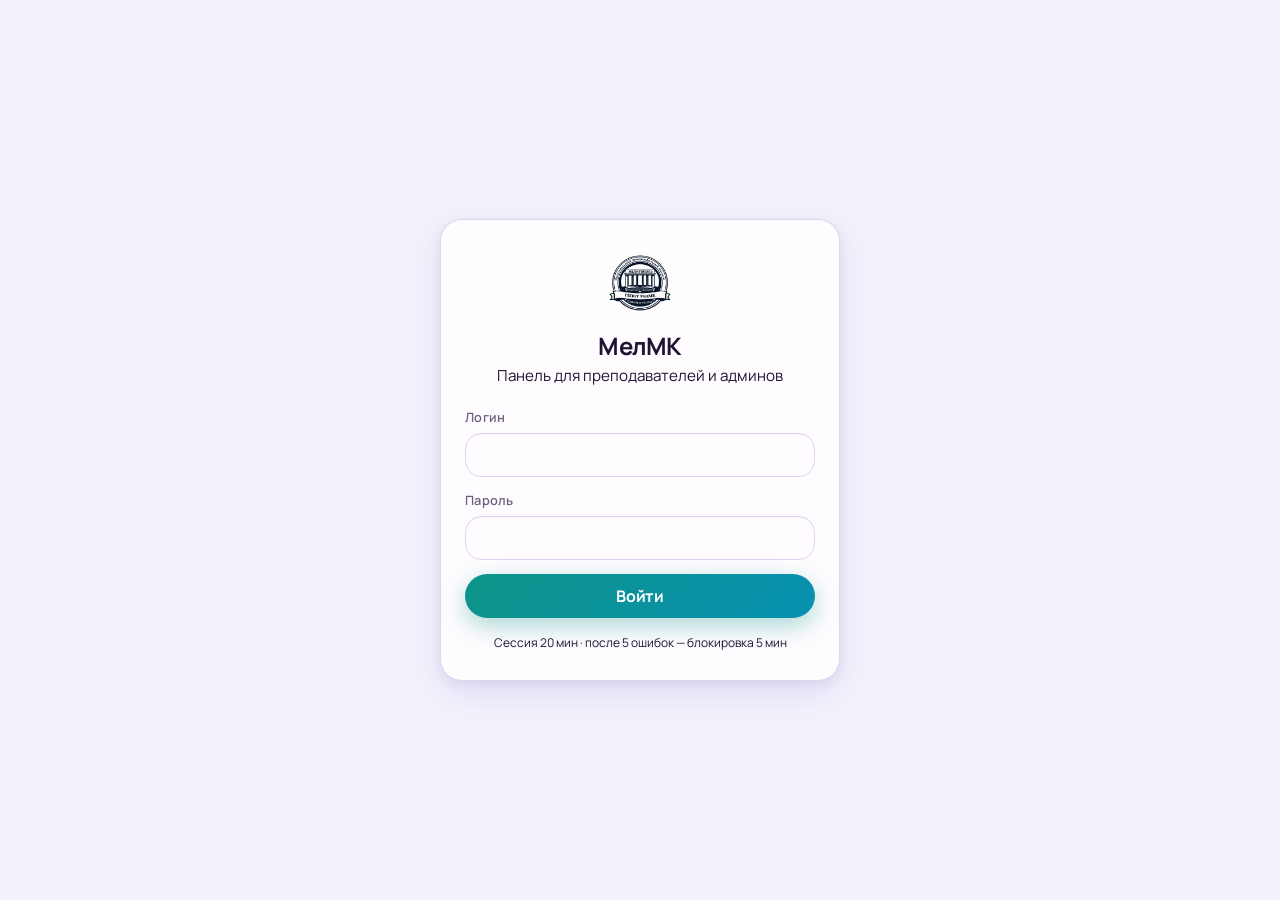
==== commit 8af4532e: "Replace green app icon with official MelMK college emblem Use the circular ГБПОУ МелМК seal for PWA " ====
--- a/frontend/admin/index.html
+++ b/frontend/admin/index.html
@@ -22,17 +22,19 @@
   <meta name="color-scheme" content="light dark" />
   <meta name="description" content="Панель администратора МелМК" />
   <link rel="icon" href="../icons/icon.svg" type="image/svg+xml" />
-  <link rel="stylesheet" href="../css/variables.css?v=12" />
-  <link rel="stylesheet" href="../css/themes.css?v=12" />
-  <link rel="stylesheet" href="../css/base.css?v=12" />
-  <link rel="stylesheet" href="../css/layout.css?v=12" />
-  <link rel="stylesheet" href="../css/week-badge-mode.css?v=12" />
-  <link rel="stylesheet" href="admin.css?v=12" />
+  <link rel="icon" href="../icons/icon-192.png" type="image/png" sizes="192x192" />
+  <link rel="stylesheet" href="../css/variables.css?v=13" />
+  <link rel="stylesheet" href="../css/themes.css?v=13" />
+  <link rel="stylesheet" href="../css/base.css?v=13" />
+  <link rel="stylesheet" href="../css/layout.css?v=13" />
+  <link rel="stylesheet" href="../css/week-badge-mode.css?v=13" />
+  <link rel="stylesheet" href="admin.css?v=13" />
   <title>МелМК — Админ</title>
 </head>
 <body class="adm-body adm-state-login">
   <div id="login-screen" class="adm-login">
     <div class="adm-login__card">
+      <img class="adm-login__logo" src="../icons/logo.png" width="72" height="72" alt="ГБПОУ МелМК" decoding="async" />
       <h1 class="adm-login__title">МелМК</h1>
       <p class="adm-login__sub">Панель для преподавателей и админов</p>
       <form id="login-form" class="adm-form" autocomplete="on">
@@ -54,8 +56,11 @@
   <div id="admin-app" class="adm-shell" hidden>
     <aside class="adm-sidebar no-print" aria-label="Меню администратора">
       <div class="adm-sidebar__brand">
-        <span class="adm-sidebar__name">МелМК</span>
-        <span class="adm-sidebar__badge">Админ</span>
+        <img class="adm-sidebar__logo" src="../icons/logo.png" width="36" height="36" alt="" decoding="async" />
+        <div class="adm-sidebar__brand-text">
+          <span class="adm-sidebar__name">МелМК</span>
+          <span class="adm-sidebar__badge">Админ</span>
+        </div>
       </div>
       <nav class="adm-sidebar__nav">
         <button type="button" class="adm-nav-btn is-active" data-section="home">Главная</button>
--- a/frontend/css/variables.css
+++ b/frontend/css/variables.css
@@ -162,7 +162,7 @@
   --theme-color: #5b4dff;
 }
 
-/* Режим светлый/тёмный — атрибут data-mode (шаг 3). data-theme = палитра. */
+/* Режим светлый/тёмный — data-mode. Акценты (--accent и т.д.) задаёт themes.css от data-theme. */
 [data-mode="dark"] {
   --bg: #0b1020;
   --bg-elev: #151b2e;
@@ -170,16 +170,10 @@
   --text: #eef1ff;
   --text-muted: #9aa3c7;
   --border: #2a3352;
-  --accent: #8b7cff;
-  --accent-hover: #a59bff;
-  --accent-soft: #23204a;
-  --accent-2: #38bdf8;
   --accent-3: #f472b6;
   --danger: #fb7185;
   --warn: #fbbf24;
   --success: #34d399;
-  --now: #8b7cff;
-  --next: #38bdf8;
   --changed: #3a1f33;
   --type-lecture: #a5b4fc;
   --type-practice: #38bdf8;
@@ -188,13 +182,10 @@
   --type-consult: #d8b4fe;
   --type-other: #9aa3c7;
   --overlay: rgb(4 8 20 / 62%);
-  --focus: #8b7cff;
   --glass: rgb(21 27 46 / 72%);
   --glass-border: rgb(255 255 255 / 8%);
-  --hero-grad: linear-gradient(135deg, #4338ca 0%, #6d28d9 50%, #0284c7 100%);
   --surface-grad: linear-gradient(180deg, #151b2e 0%, #111827 100%);
-  --theme-color: #4338ca;
   --shadow-sm: 0 2px 10px rgb(0 0 0 / 35%);
   --shadow-md: 0 16px 40px rgb(0 0 0 / 45%);
-  --shadow-glow: 0 0 0 4px rgb(139 124 255 / 22%), 0 10px 32px rgb(56 189 248 / 18%);
+  --shadow-glow: 0 0 0 4px color-mix(in srgb, var(--accent) 22%, transparent), 0 10px 32px rgb(56 189 248 / 18%);
 }
--- a/frontend/css/themes.css
+++ b/frontend/css/themes.css
@@ -1,4 +1,6 @@
-/* Палитры оформления: data-theme + data-mode. Префикс --mk-theme-* (бейдж недели не затрагивается). */
+/* Палитры: data-theme. Режим светлый/тёмный: data-mode.
+   Важно: привязка --accent идёт через :root / html[data-*],
+   иначе :root из variables.css перекрывает html { } (специфичность). */
 
 :root,
 [data-theme="teal"] {
@@ -49,19 +51,6 @@
   --mk-theme-border: #cbd5e1;
 }
 
-/* Привязка к существующим токенам UI */
-html {
-  --accent: var(--mk-theme-accent);
-  --accent-hover: color-mix(in srgb, var(--mk-theme-accent) 85%, #000);
-  --accent-soft: color-mix(in srgb, var(--mk-theme-accent) 14%, var(--bg));
-  --accent-2: var(--mk-theme-accent-2);
-  --focus: var(--mk-theme-accent);
-  --now: var(--mk-theme-accent);
-  --next: var(--mk-theme-accent-2);
-  --hero-grad: linear-gradient(135deg, var(--mk-theme-accent) 0%, var(--mk-theme-accent-2) 100%);
-  --theme-color: var(--mk-theme-accent);
-}
-
 [data-mode="dark"][data-theme="teal"] {
   --mk-theme-accent: #2dd4bf;
   --mk-theme-accent-2: #22d3ee;
@@ -104,14 +93,43 @@
   --mk-theme-border: #334155;
 }
 
+/* Привязка палитры к UI-токенам — та же специфичность, что у :root / [data-mode] */
+:root,
+html[data-theme],
+html[data-mode] {
+  --accent: var(--mk-theme-accent);
+  --accent-hover: color-mix(in srgb, var(--mk-theme-accent) 85%, #000);
+  --accent-soft: color-mix(in srgb, var(--mk-theme-accent) 14%, var(--bg));
+  --accent-2: var(--mk-theme-accent-2);
+  --focus: var(--mk-theme-accent);
+  --now: var(--mk-theme-accent);
+  --next: var(--mk-theme-accent-2);
+  --hero-grad: linear-gradient(135deg, var(--mk-theme-accent) 0%, var(--mk-theme-accent-2) 100%);
+  --theme-color: var(--mk-theme-accent);
+}
+
 html.mk-theme-ready,
-html.mk-theme-ready * {
+html.mk-theme-ready body,
+html.mk-theme-ready .app,
+html.mk-theme-ready .app-header,
+html.mk-theme-ready .bottom-nav,
+html.mk-theme-ready .now-widget,
+html.mk-theme-ready .lesson-card,
+html.mk-theme-ready .btn,
+html.mk-theme-ready .nav-item {
   transition: background-color 160ms ease, color 160ms ease, border-color 160ms ease, box-shadow 160ms ease;
 }
 
 @media (prefers-reduced-motion: reduce) {
   html.mk-theme-ready,
-  html.mk-theme-ready * {
+  html.mk-theme-ready body,
+  html.mk-theme-ready .app,
+  html.mk-theme-ready .app-header,
+  html.mk-theme-ready .bottom-nav,
+  html.mk-theme-ready .now-widget,
+  html.mk-theme-ready .lesson-card,
+  html.mk-theme-ready .btn,
+  html.mk-theme-ready .nav-item {
     transition: none !important;
   }
 }
--- a/frontend/css/layout.css
+++ b/frontend/css/layout.css
@@ -11,6 +11,7 @@
 }
 
 .app-header {
+  --header-pad-x: max(var(--page-pad), var(--safe-left), var(--safe-right));
   position: sticky;
   top: 0;
   z-index: var(--z-header);
@@ -19,12 +20,21 @@
   gap: 8px;
   min-height: var(--header-h);
   margin-inline: calc(-1 * var(--page-pad));
-  padding: calc(var(--safe-top) + 10px) calc(var(--page-pad) + var(--safe-right)) 10px calc(var(--page-pad) + var(--safe-left));
+  padding: calc(var(--safe-top) + 10px) var(--header-pad-x) 10px;
   background: color-mix(in srgb, var(--bg) 92%, transparent);
   backdrop-filter: blur(16px) saturate(1.2);
   -webkit-backdrop-filter: blur(16px) saturate(1.2);
   border-bottom: 1px solid var(--border);
-  box-shadow: 0 8px 28px rgb(79 70 229 / 6%);
+  box-shadow: 0 10px 28px rgb(0 0 0 / 18%);
+  overflow: hidden;
+  isolation: isolate;
+  transform: translateZ(0);
+  -webkit-transform: translateZ(0);
+}
+.app-header > *,
+.app-header::before,
+.app-header::after {
+  border-radius: inherit;
 }
 
 /* fallback без backdrop-filter */
@@ -39,12 +49,30 @@
 
 .brand {
   display: flex;
-  flex-direction: column;
-  gap: 2px;
+  flex-direction: row;
+  align-items: center;
+  gap: 10px;
   flex: 1;
   min-width: 0;
   position: relative;
   z-index: 1;
+}
+
+.brand__logo {
+  width: 40px;
+  height: 40px;
+  flex: none;
+  border-radius: 50%;
+  object-fit: cover;
+  background: #fff;
+  box-shadow: 0 0 0 1px color-mix(in srgb, var(--text-muted, #64748b) 18%, transparent);
+}
+
+.brand__text {
+  display: flex;
+  flex-direction: column;
+  gap: 2px;
+  min-width: 0;
 }
 
 .brand__name {
@@ -242,10 +270,12 @@
   transform: none;
 }
 
+/* Сегодня — только точка (::after в melmk-ui), рамка только у .is-active */
 .day-chip.is-today:not(.is-active) {
-  border-color: var(--accent);
-  color: var(--accent);
-  background: var(--accent-soft);
+  border-color: transparent;
+  color: var(--text-muted);
+  background: var(--bg-muted);
+  box-shadow: none;
 }
 
 .view-toggle {
@@ -274,10 +304,21 @@
 
 @media (min-width: 768px) {
   .app-header {
-    padding-inline: var(--space-5);
+    /* одинаковый padding слева/справа; фон обрезается по радиусу */
+    --header-pad-x: max(var(--space-5), var(--page-pad));
     margin: 12px 0 0;
+    margin-inline: 0;
+    padding: 12px var(--header-pad-x);
+    padding-top: calc(var(--safe-top) + 12px);
     border-radius: var(--radius-lg);
     border: 1px solid var(--border);
+    overflow: hidden;
+    isolation: isolate;
+    transform: translateZ(0);
+    -webkit-transform: translateZ(0);
+  }
+  .app-header > * {
+    border-radius: inherit;
   }
   .main {
     padding: var(--space-5) 0;
--- a/frontend/admin/admin.css
+++ b/frontend/admin/admin.css
@@ -65,17 +65,29 @@
   border: 1px solid var(--adm-border);
 }
 
+.adm-login__logo {
+  display: block;
+  width: 72px;
+  height: 72px;
+  margin: 0 auto 12px;
+  border-radius: 50%;
+  object-fit: cover;
+  background: #fff;
+}
+
 .adm-login__title {
   margin: 0 0 4px;
   font-size: 1.5rem;
   font-weight: 700;
   color: var(--adm-text);
+  text-align: center;
 }
 
 .adm-login__sub {
   margin: 0 0 20px;
   color: var(--adm-muted);
   font-size: 0.95rem;
+  text-align: center;
 }
 
 .adm-login__error {
@@ -145,8 +157,25 @@
 .adm-sidebar__brand {
   padding: 8px 12px 16px;
   display: flex;
+  flex-direction: row;
+  align-items: center;
+  gap: 10px;
+}
+
+.adm-sidebar__logo {
+  width: 36px;
+  height: 36px;
+  flex: none;
+  border-radius: 50%;
+  object-fit: cover;
+  background: #fff;
+}
+
+.adm-sidebar__brand-text {
+  display: flex;
   flex-direction: column;
-  gap: 4px;
+  gap: 2px;
+  min-width: 0;
 }
 
 .adm-sidebar__name {
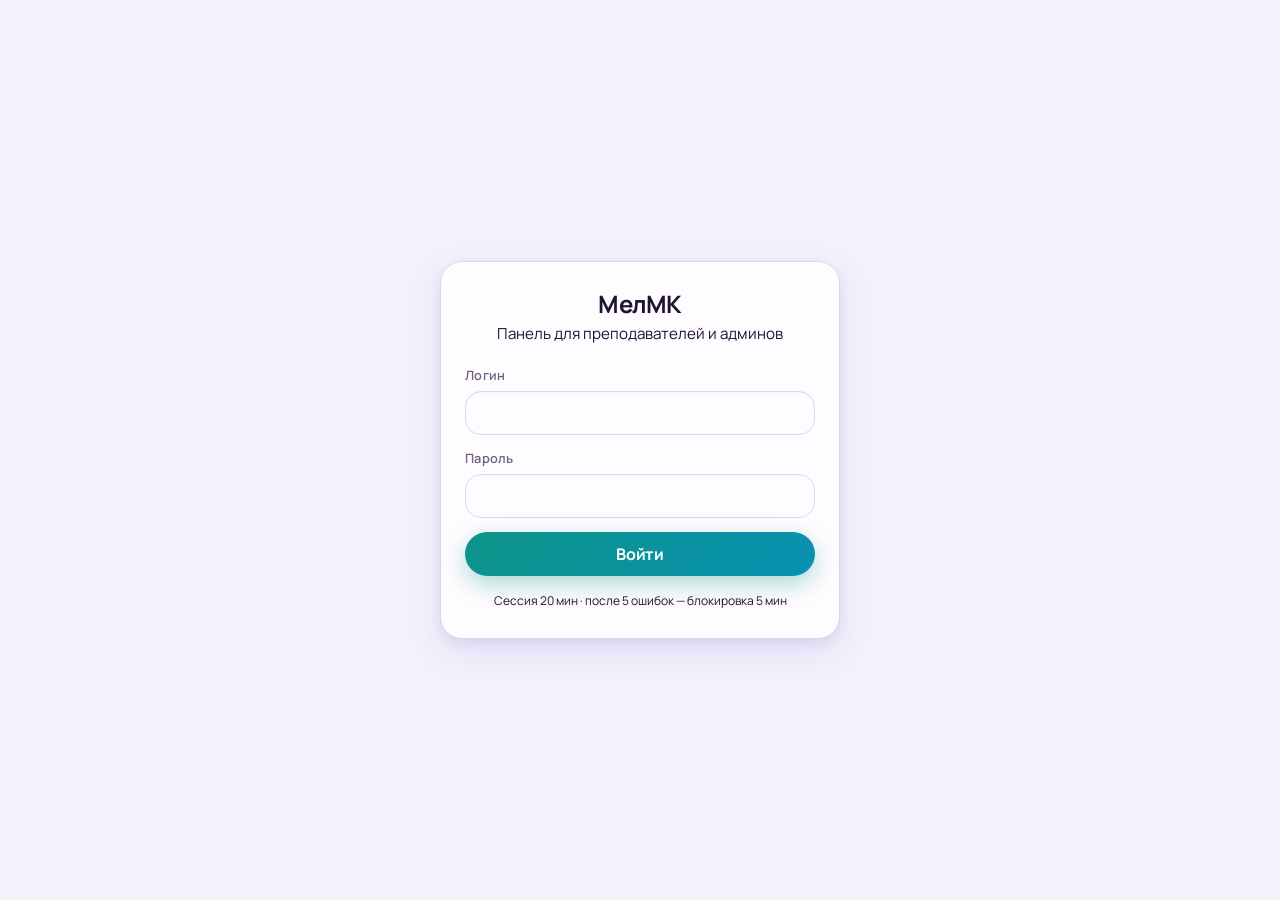
==== commit ecaadb30: "R-06: admin user management, teacher binding and account disabling" ====
--- a/frontend/admin/index.html
+++ b/frontend/admin/index.html
@@ -22,19 +22,17 @@
   <meta name="color-scheme" content="light dark" />
   <meta name="description" content="Панель администратора МелМК" />
   <link rel="icon" href="../icons/icon.svg" type="image/svg+xml" />
-  <link rel="icon" href="../icons/icon-192.png" type="image/png" sizes="192x192" />
-  <link rel="stylesheet" href="../css/variables.css?v=13" />
-  <link rel="stylesheet" href="../css/themes.css?v=13" />
-  <link rel="stylesheet" href="../css/base.css?v=13" />
-  <link rel="stylesheet" href="../css/layout.css?v=13" />
-  <link rel="stylesheet" href="../css/week-badge-mode.css?v=13" />
-  <link rel="stylesheet" href="admin.css?v=13" />
+  <link rel="stylesheet" href="../css/variables.css?v=12" />
+  <link rel="stylesheet" href="../css/themes.css?v=12" />
+  <link rel="stylesheet" href="../css/base.css?v=12" />
+  <link rel="stylesheet" href="../css/layout.css?v=12" />
+  <link rel="stylesheet" href="../css/week-badge-mode.css?v=12" />
+  <link rel="stylesheet" href="admin.css?v=12" />
   <title>МелМК — Админ</title>
 </head>
 <body class="adm-body adm-state-login">
   <div id="login-screen" class="adm-login">
     <div class="adm-login__card">
-      <img class="adm-login__logo" src="../icons/logo.png" width="72" height="72" alt="ГБПОУ МелМК" decoding="async" />
       <h1 class="adm-login__title">МелМК</h1>
       <p class="adm-login__sub">Панель для преподавателей и админов</p>
       <form id="login-form" class="adm-form" autocomplete="on">
@@ -56,11 +54,8 @@
   <div id="admin-app" class="adm-shell" hidden>
     <aside class="adm-sidebar no-print" aria-label="Меню администратора">
       <div class="adm-sidebar__brand">
-        <img class="adm-sidebar__logo" src="../icons/logo.png" width="36" height="36" alt="" decoding="async" />
-        <div class="adm-sidebar__brand-text">
-          <span class="adm-sidebar__name">МелМК</span>
-          <span class="adm-sidebar__badge">Админ</span>
-        </div>
+        <span class="adm-sidebar__name">МелМК</span>
+        <span class="adm-sidebar__badge">Админ</span>
       </div>
       <nav class="adm-sidebar__nav">
         <button type="button" class="adm-nav-btn is-active" data-section="home">Главная</button>
@@ -70,6 +65,7 @@
         <button type="button" class="adm-nav-btn" data-section="rooms">Кабинеты</button>
         <button type="button" class="adm-nav-btn" data-section="bells">Звонки</button>
         <button type="button" class="adm-nav-btn" data-section="data">Данные</button>
+        <button type="button" class="adm-nav-btn" data-section="users">Пользователи</button>
         <button type="button" class="adm-nav-btn" data-section="more">Ещё</button>
       </nav>
       <button type="button" class="btn btn--outline adm-sidebar__logout" id="btn-logout-sidebar">Выйти</button>
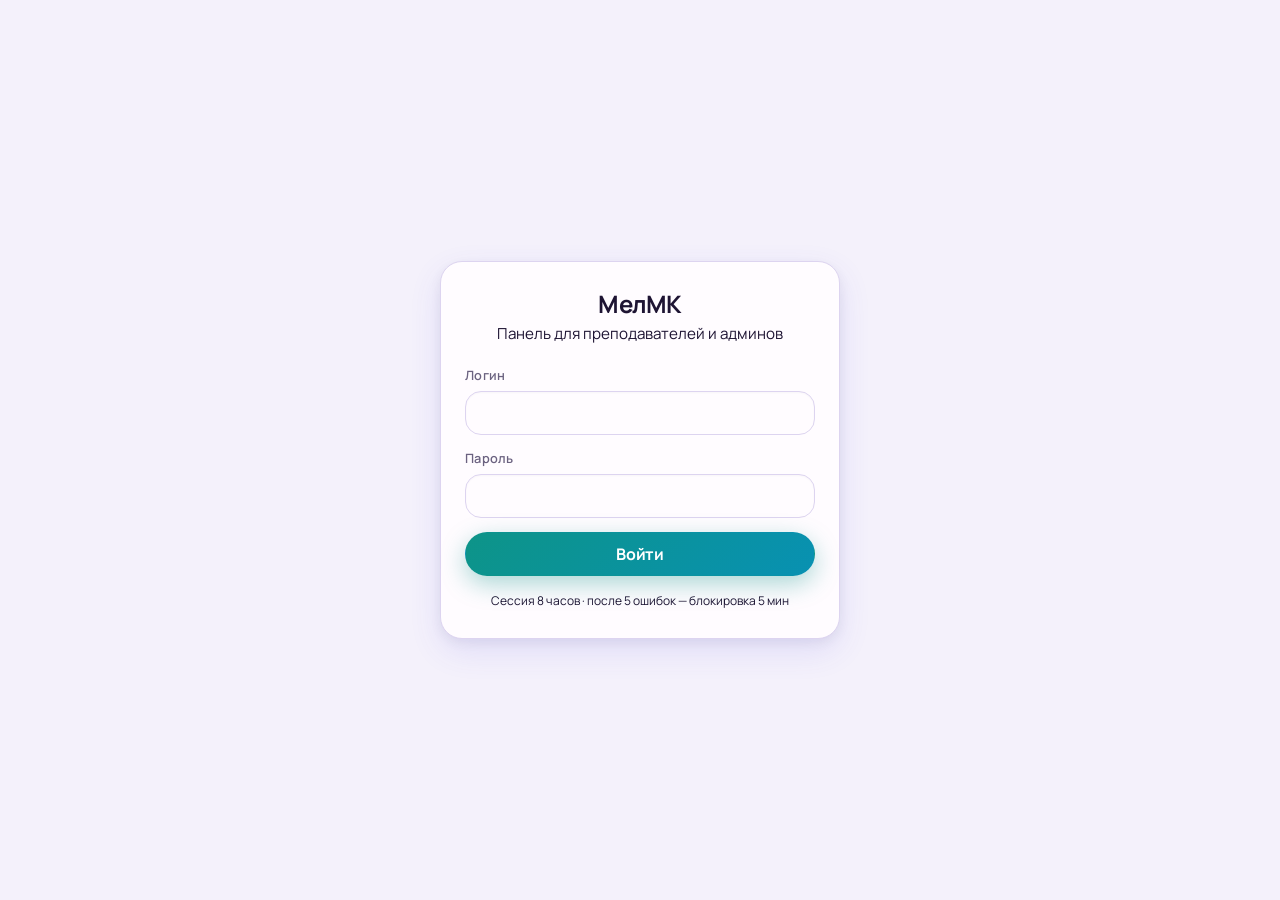
==== commit 16c2f0fc: "R-07: teacher login routing and personal resolved schedule" ====
--- a/frontend/admin/index.html
+++ b/frontend/admin/index.html
@@ -47,7 +47,7 @@
         <p id="login-error" class="adm-login__error" role="alert" hidden></p>
         <button type="submit" class="btn btn--primary btn--block" id="login-submit">Войти</button>
       </form>
-      <p class="adm-login__hint">Сессия 20 мин · после 5 ошибок — блокировка 5 мин</p>
+      <p class="adm-login__hint">Сессия 8 часов · после 5 ошибок — блокировка 5 мин</p>
     </div>
   </div>
 
